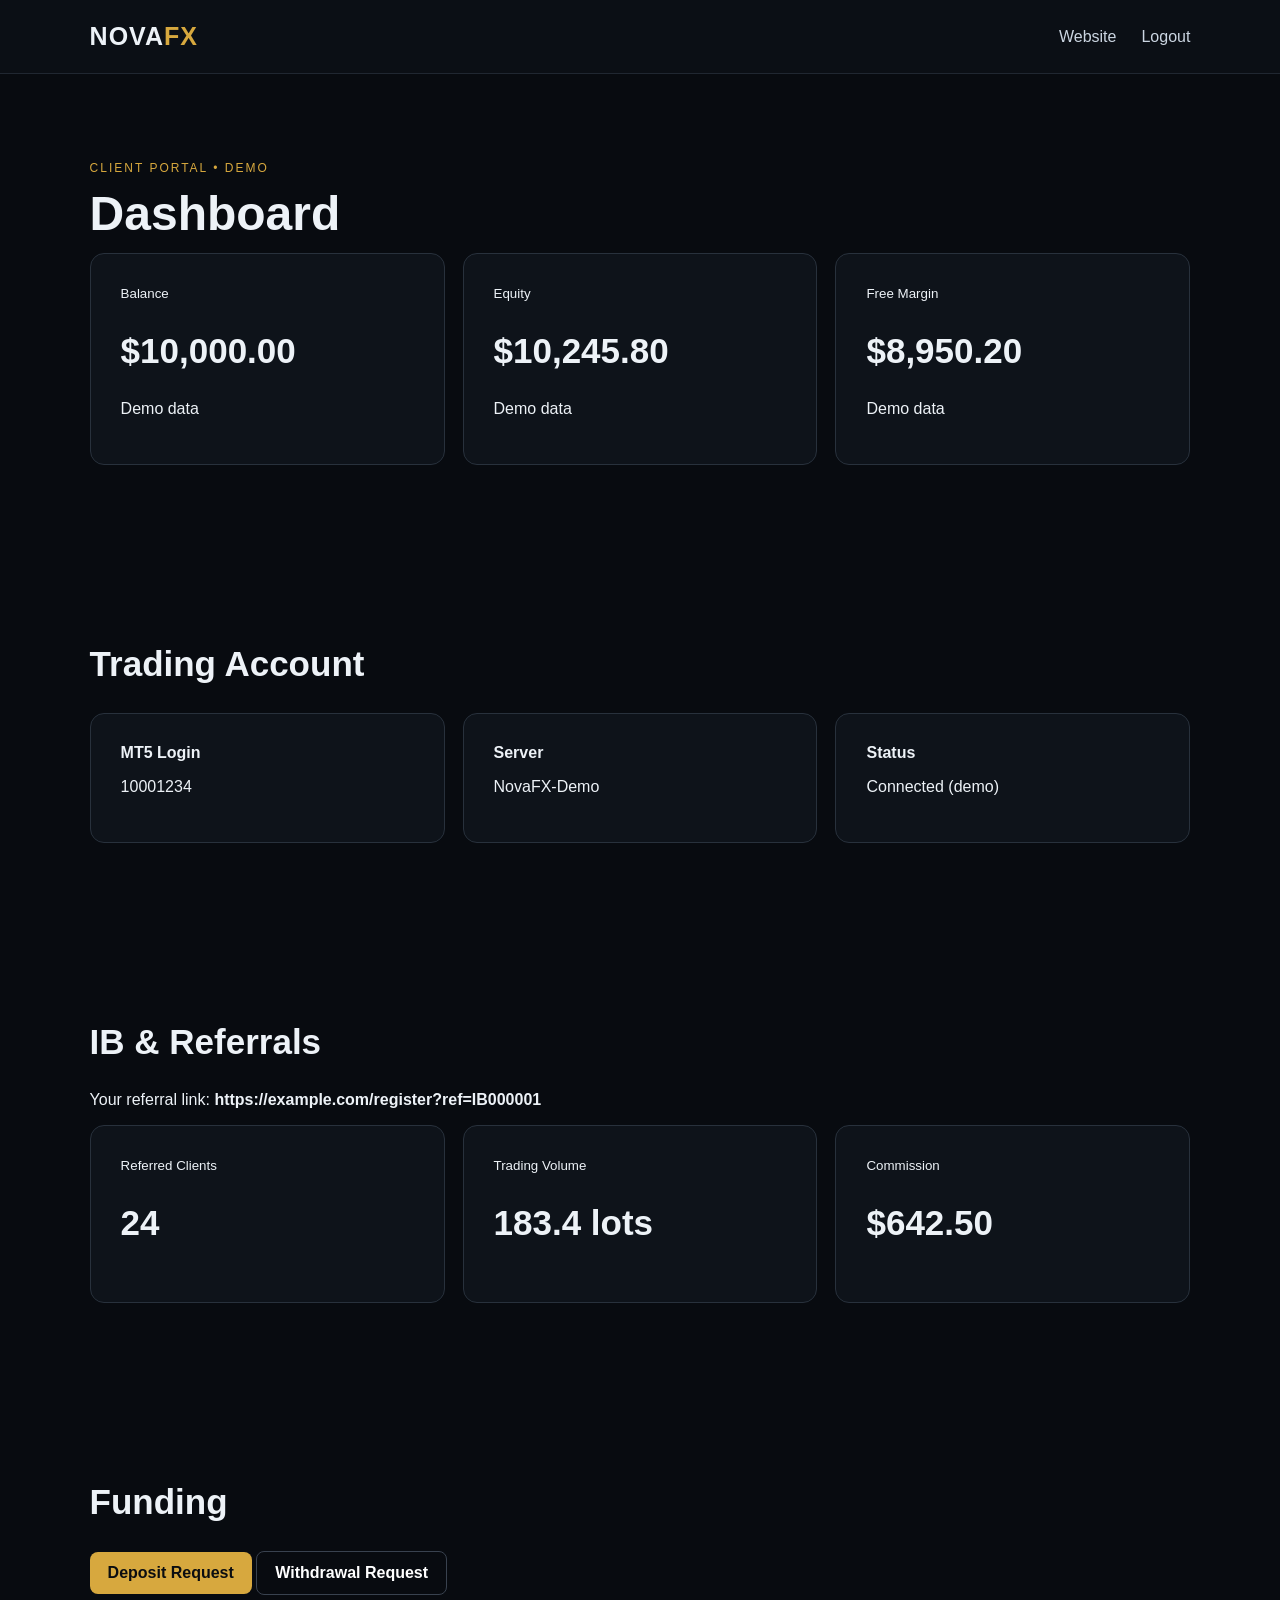
==== dashboard.html @ ce4c3d7e "Add files via upload" ====
<!doctype html><html><head><meta charset="utf-8"><meta name="viewport" content="width=device-width,initial-scale=1"><title>Client Dashboard — NovaFX</title><link rel="stylesheet" href="style.css"></head><body><header><div class="logo">NOVA<span>FX</span></div><nav><a href="index.html">Website</a><a href="login.html">Logout</a></nav></header><main><section><p class="eyebrow">CLIENT PORTAL • DEMO</p><h1 style="font-size:48px">Dashboard</h1><div class="plans"><div><small>Balance</small><h2>$10,000.00</h2><p>Demo data</p></div><div><small>Equity</small><h2>$10,245.80</h2><p>Demo data</p></div><div><small>Free Margin</small><h2>$8,950.20</h2><p>Demo data</p></div></div></section><section><h2>Trading Account</h2><div class="cards" style="grid-template-columns:repeat(3,1fr)"><article><b>MT5 Login</b><p>10001234</p></article><article><b>Server</b><p>NovaFX-Demo</p></article><article><b>Status</b><p>Connected (demo)</p></article></div></section><section><h2>IB & Referrals</h2><p>Your referral link: <b>https://example.com/register?ref=IB000001</b></p><div class="plans"><div><small>Referred Clients</small><h2>24</h2></div><div><small>Trading Volume</small><h2>183.4 lots</h2></div><div><small>Commission</small><h2>$642.50</h2></div></div></section><section><h2>Funding</h2><a class="btn" href="#">Deposit Request</a> <a class="btn ghost" href="#">Withdrawal Request</a></section></main></body></html>
---- style.css ----
*{box-sizing:border-box}body{margin:0;background:#080b10;color:#edf2f7;font-family:Inter,Arial,sans-serif}header{display:flex;justify-content:space-between;align-items:center;padding:22px 7%;border-bottom:1px solid #202731;background:#0b0f15;position:sticky;top:0}.logo{font-size:25px;font-weight:800;letter-spacing:1px}.logo span{color:#d7a83e}nav a{color:#cbd5e1;text-decoration:none;margin-left:25px}.btn{display:inline-block;background:#d7a83e;color:#0b0d10;padding:12px 18px;border-radius:8px;font-weight:700;text-decoration:none}.ghost{background:transparent;border:1px solid #39424f;color:#fff}.hero{display:grid;grid-template-columns:1.2fr .8fr;gap:60px;padding:90px 7%;align-items:center;background:radial-gradient(circle at 75% 25%,#28210f,transparent 35%)}h1{font-size:64px;line-height:1;margin:15px 0}.eyebrow{color:#d7a83e;font-size:12px;letter-spacing:2px}.lead{color:#9aa7b5;font-size:19px;line-height:1.7;max-width:650px}.terminal{border:1px solid #29313b;border-radius:18px;padding:22px;background:#0e131a;box-shadow:0 20px 80px #0008}.terminal-top{font-size:11px;color:#7f8b98;border-bottom:1px solid #29313b;padding-bottom:15px}.terminal-top span{float:right}.quote{display:grid;grid-template-columns:1fr 1fr auto;gap:15px;padding:20px 0;border-bottom:1px solid #202731}.quote strong{color:#fff}.quote small{color:#5fd39a}.grid,section{padding:75px 7%}h2{font-size:35px}.cards,.plans{display:grid;grid-template-columns:repeat(4,1fr);gap:18px}.cards article,.plans>div{border:1px solid #28313c;background:#0e131a;padding:30px;border-radius:14px}.plans{grid-template-columns:repeat(3,1fr)}footer{padding:30px 7%;border-top:1px solid #202731;color:#778291}@media(max-width:800px){header{padding:18px 5%}nav a:not(.btn){display:none}.hero{grid-template-columns:1fr;padding:60px 5%}h1{font-size:46px}.grid,section{padding:55px 5%}.cards{grid-template-columns:1fr 1fr}.plans{grid-template-columns:1fr}}
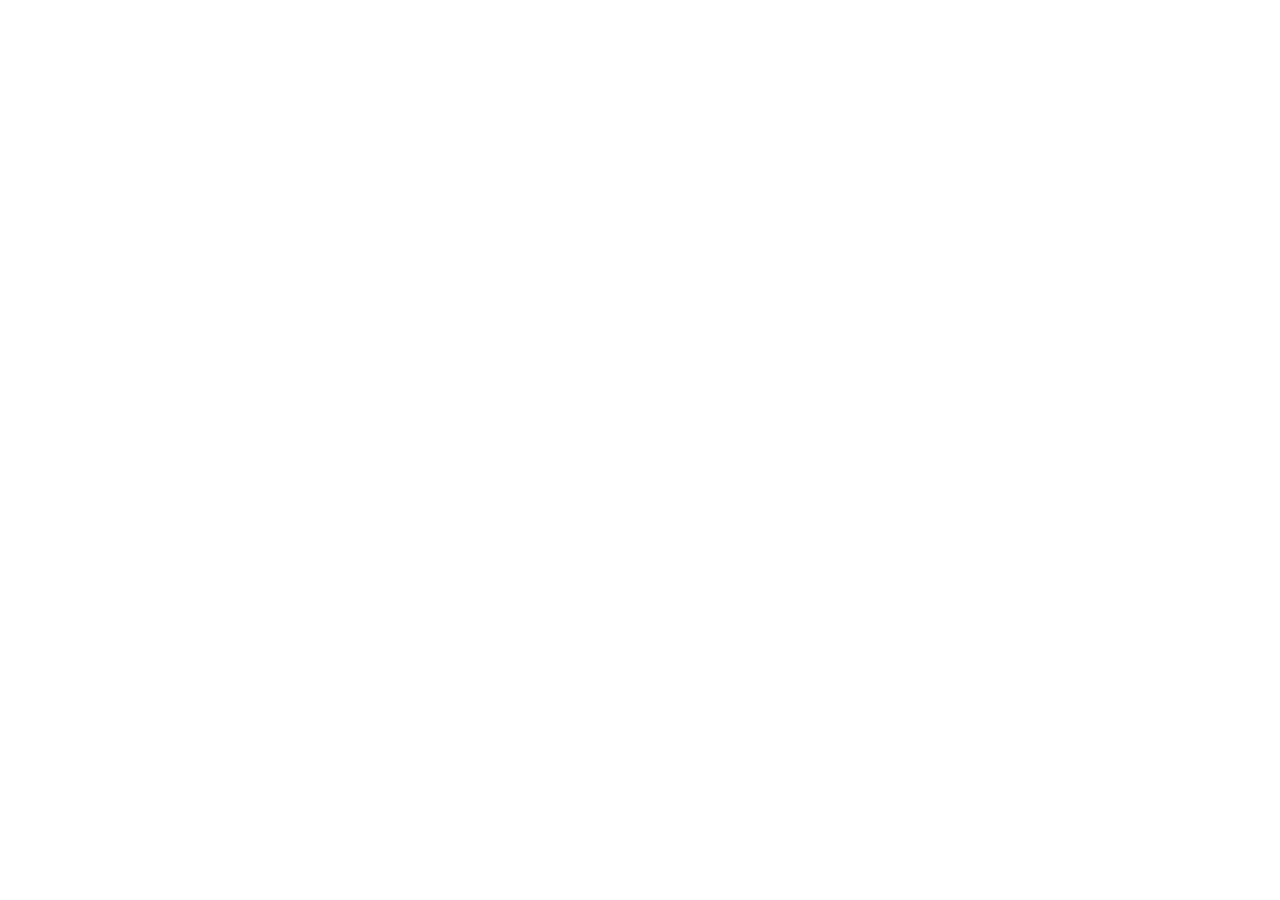
==== commit 61f27674: "Update dashboard.html" ====
--- a/dashboard.html
+++ b/dashboard.html
@@ -1 +1,26 @@
-<!doctype html><html><head><meta charset="utf-8"><meta name="viewport" content="width=device-width,initial-scale=1"><title>Client Dashboard — NovaFX</title><link rel="stylesheet" href="style.css"></head><body><header><div class="logo">NOVA<span>FX</span></div><nav><a href="index.html">Website</a><a href="login.html">Logout</a></nav></header><main><section><p class="eyebrow">CLIENT PORTAL • DEMO</p><h1 style="font-size:48px">Dashboard</h1><div class="plans"><div><small>Balance</small><h2>$10,000.00</h2><p>Demo data</p></div><div><small>Equity</small><h2>$10,245.80</h2><p>Demo data</p></div><div><small>Free Margin</small><h2>$8,950.20</h2><p>Demo data</p></div></div></section><section><h2>Trading Account</h2><div class="cards" style="grid-template-columns:repeat(3,1fr)"><article><b>MT5 Login</b><p>10001234</p></article><article><b>Server</b><p>NovaFX-Demo</p></article><article><b>Status</b><p>Connected (demo)</p></article></div></section><section><h2>IB & Referrals</h2><p>Your referral link: <b>https://example.com/register?ref=IB000001</b></p><div class="plans"><div><small>Referred Clients</small><h2>24</h2></div><div><small>Trading Volume</small><h2>183.4 lots</h2></div><div><small>Commission</small><h2>$642.50</h2></div></div></section><section><h2>Funding</h2><a class="btn" href="#">Deposit Request</a> <a class="btn ghost" href="#">Withdrawal Request</a></section></main></body></html>+<!doctype html><html><head> <script src="https://cdn.jsdelivr.net/npm/@supabase/supabase-js@2"></script>
+<script>
+  const SUPABASE_URL = "https://frxsmmxcqrphysgnbuyp.supabase.co";
+  const SUPABASE_ANON_KEY = "eyJhbGciOiJIUzI1NiIsInR5cCI6IkpXVCJ9.eyJpc3MiOiJzdXBhYmFzZSIsInJlZiI6ImZyeHNtbXhjcXJwaHlzZ25idXlwIiwicm9sZSI6ImFub24iLCJpYXQiOjE3OTA4NzA5MjcsImV4cCI6MjEwNjQ0NjkyN30.YSleijPgOdtd17e_SVVxtS--Ca4PYm4os3pDQHmu5N8";
+
+  const supabase = supabase.createClient(SUPABASE_URL, SUPABASE_ANON_KEY);
+
+  async function handleDepositSubmit(email, amount, method) {
+    const { data, error } = await supabase
+      .from('deposits')
+      .insert([
+        { 
+          user_email: email, 
+          amount: parseFloat(amount), 
+          payment_method: method,
+          status: 'pending'
+        }
+      ]);
+
+    if (error) {
+      alert("Error: " + error.message);
+    } else {
+      alert("Deposit request submitted successfully!");
+    }
+  }
+</script>
